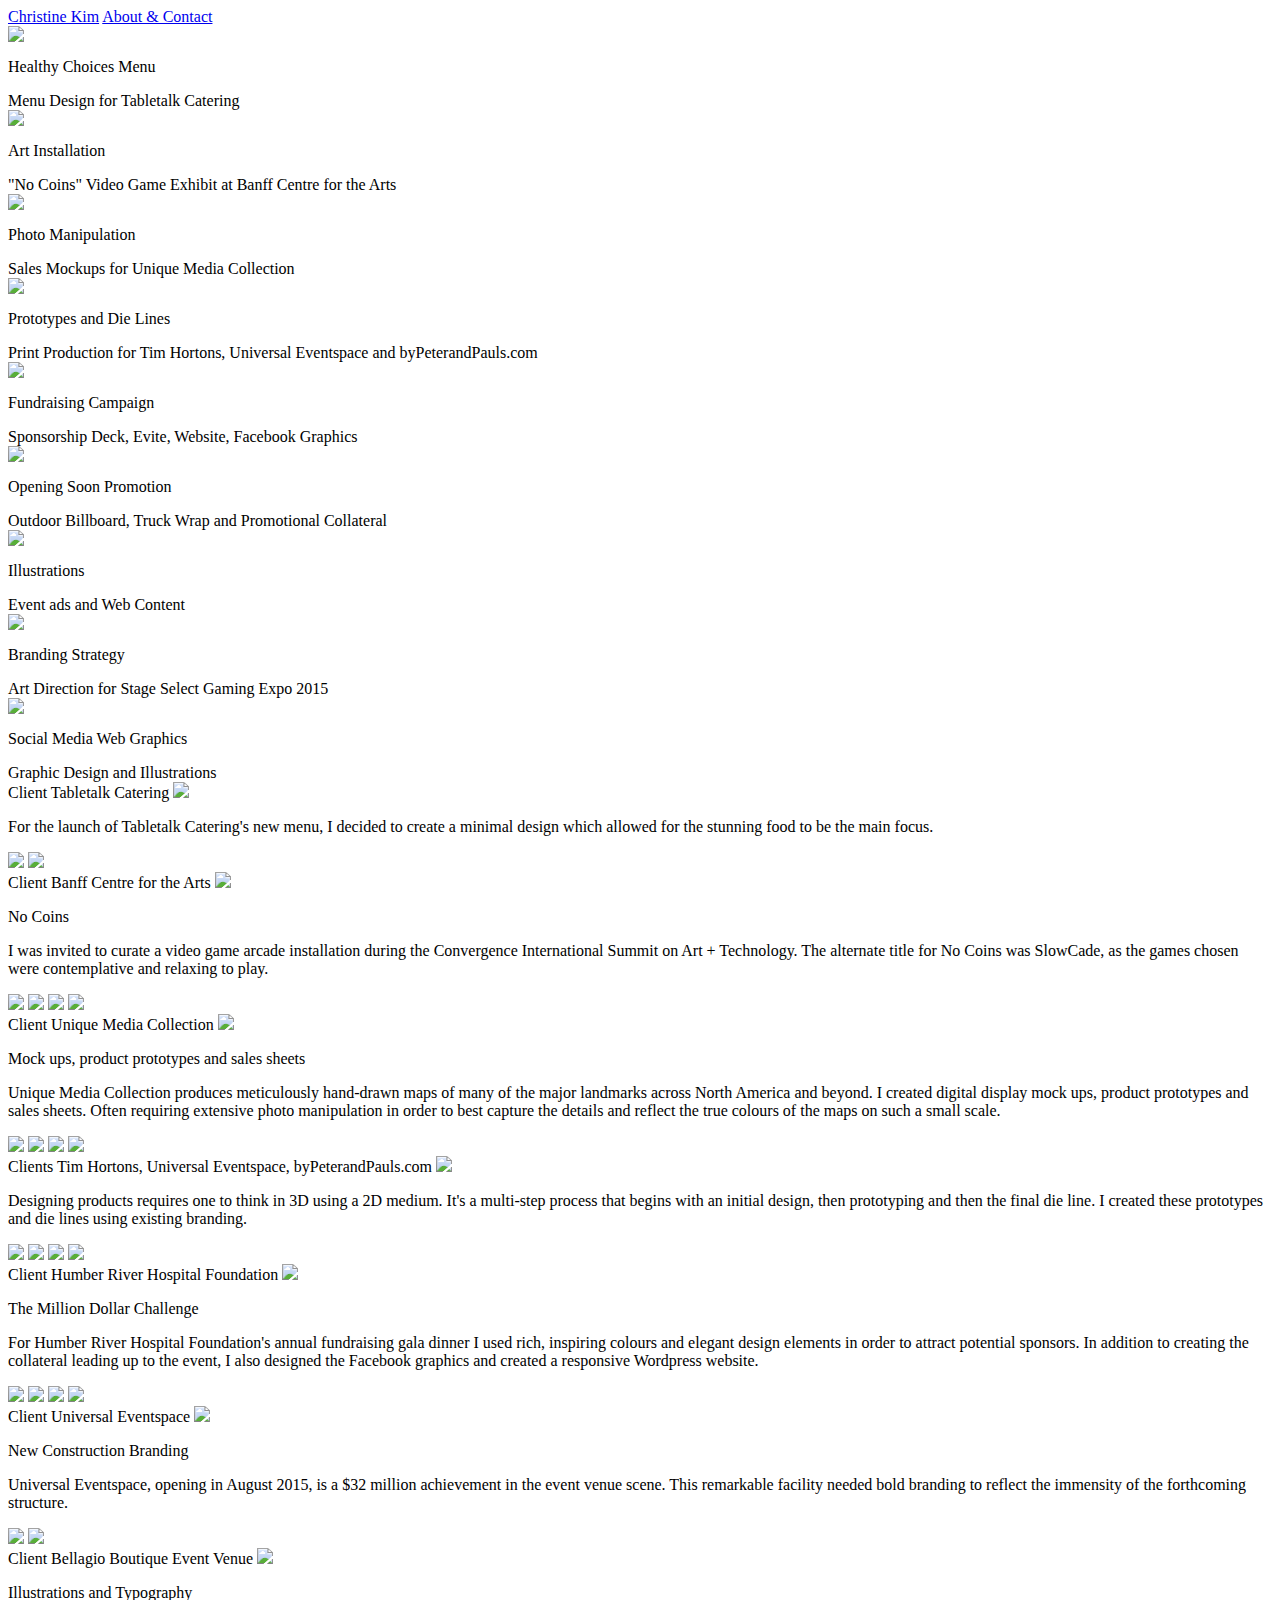
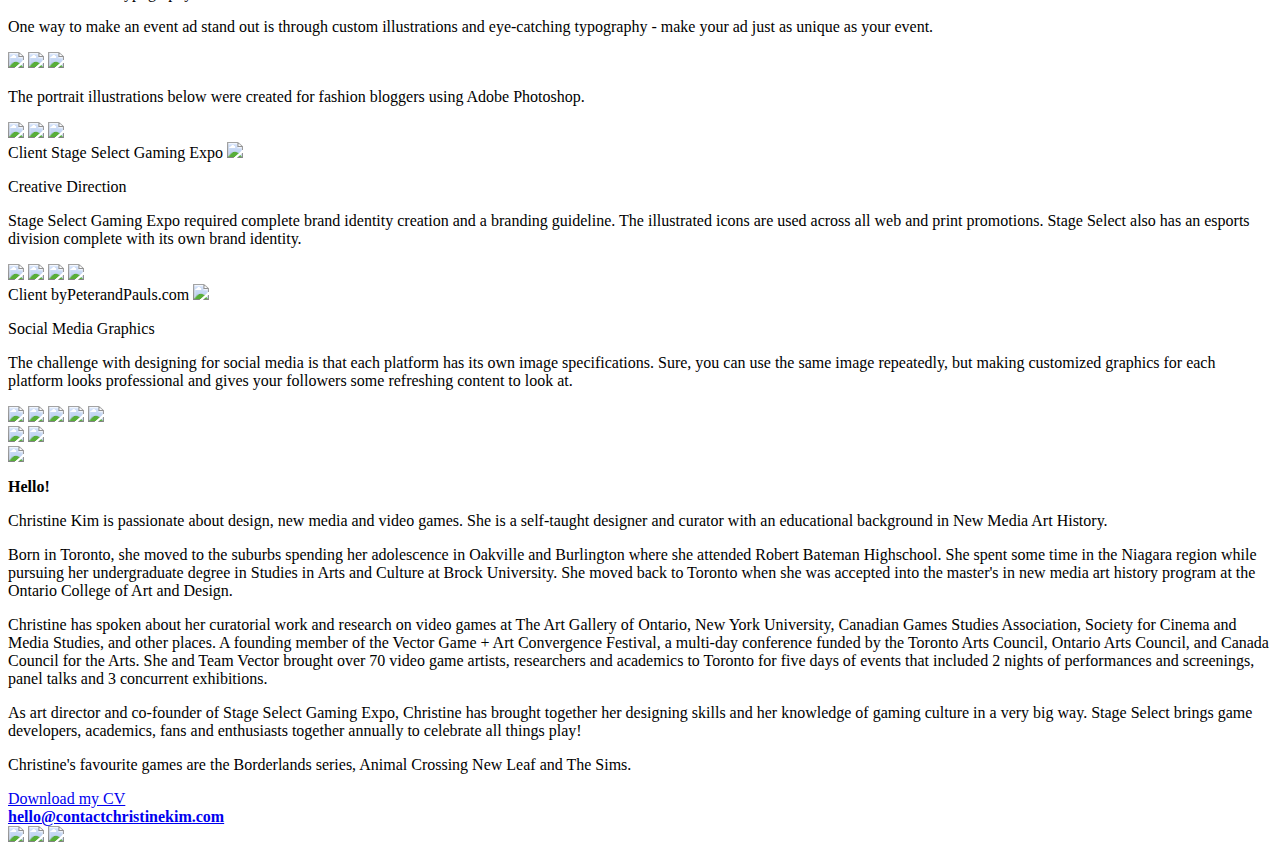
==== index.html @ 12118e92 ":)" ====
<html>
    <head>
        <title>Christine Kim</title>
        <meta charset="UTF-8">
        <script src="jquery.min.js"></script>
        <script src="imagesloaded.pkgd.min.js"></script>
        <script src="gridacord.js"></script>
        <script src="script.js"></script>
        <link rel="stylesheet" href="style.css"/>
        <link href='http://fonts.googleapis.com/css?family=Lato:400,300' rel='stylesheet' type='text/css'>
    </head>
    <body>
      <header>
        <div id="header_container">
          <a id="home" href="javascript:void(0)">Christine Kim</a>
          <a id="about_contact" href="javascript:void(0)">About & Contact</a>
        </div>
      </header>
      <div class="content">
        <div id="mygrid">
          <div class="item" data-spot-x="50" data-spot-y="50"><img src="images/1-healthy-menu/2-healthy-1.png"/>
            <div class="item_desc">
              <p>Healthy Choices Menu</p>
              <div class="dash"></div>
              <div class="detail">Menu Design for Tabletalk Catering</div>
            </div>
          </div>
          <div class="item" data-spot-x="90" data-spot-y="20"><img src="images/5-installations/1-pc.png"/>
            <div class="item_desc">
              <p>Art Installation</p>
              <div class="dash"></div>
              <div class="detail">"No Coins" Video Game Exhibit at Banff Centre for the Arts</div>
            </div>
        </div>
          <div class="item" data-spot-x="70" data-spot-y="60"><img src="images/3-mock-ups/2a-market.png"/>
            <div class="item_desc">
              <p>Photo Manipulation</p>
              <div class="dash"></div>
              <div class="detail">Sales Mockups for Unique Media Collection</div>
            </div>
          </div>

          <div class="item" data-spot-x="65" data-spot-y="50"><img src="images/4-documents/pnp-cup.png"/>
            <div class="item_desc">
              <p>Prototypes and Die Lines</p>
              <div class="dash"></div>
              <div class="detail">Print Production for Tim Hortons, Universal Eventspace and byPeterandPauls.com</div>
            </div>
          </div>
          <div class="item" data-spot-y="0" data-spot-y="51"><img src="images/10-HRH/6-HRH.png"/>
            <div class="item_desc">
              <p>Fundraising Campaign</p>
              <div class="dash"></div>
              <div class="detail">Sponsorship Deck, Evite, Website, Facebook Graphics</div>
            </div>
          </div>
          <div class="item" data-spot-x="20" data-spot-y="40"><img src="images/2-universal/6-truckscene.png"/>
            <div class="item_desc">
              <p>Opening Soon Promotion</p>
              <div class="dash"></div>
              <div class="detail">Outdoor Billboard, Truck Wrap and Promotional Collateral</div>
            </div>
          </div>


          <div class="item" data-spot-x="80" data-spot-y="0"><img src="images/8-print-ads/print.png"/>
            <div class="item_desc">
              <p>Illustrations</p>
              <div class="dash"></div>
              <div class="detail">Event ads and Web Content</div>
            </div>
          </div>
          <div class="item" data-spot-x="51" data-spot-y="20"><img src="images/7-branding/1-sgx-thumb.png"/>
            <div class="item_desc">
              <p>Branding Strategy</p>
              <div class="dash"></div>
              <div class="detail">Art Direction for Stage Select Gaming Expo 2015</div>
            </div>
          </div>
          <div class="item" data-spot-x="90" data-spot-y="20"><img src="images/6-social/1-Thumb.png"/>
            <div class="item_desc">
              <p>Social Media Web Graphics</p>
              <div class="dash"></div>
              <div class="detail">Graphic Design and Illustrations</div>
            </div>
          </div>
          
          
        </div>
      </div>
      
      <div id="projects" class="content">
        
        <div class="project">
          <span class="client">Client</span> <span class="client-name">Tabletalk Catering</span>
          <img src="images/1-healthy-menu/4-healthy.png"/>
          <div class="description">
            <p>
              For the launch of Tabletalk Catering's new menu, I decided to create a minimal design which allowed for the stunning food to be the main focus.
            </p>
          </div>
          <img src="images/1-healthy-menu/3-healthy.png"/>
          <img src="images/1-healthy-menu/5-healthy.png"/>
        </div>
        
        <div class="project">
          <span class="client">Client</span> <span class="client-name">Banff Centre for the Arts</span>
          <img src="images/5-installations/1-pc.png"/>
          <div class="description">
            <p>No Coins</p>
            <p>
              I was invited to curate a video game arcade installation during the Convergence International Summit on Art + Technology. The alternate title for No Coins was SlowCade, as the games chosen were contemplative and relaxing to play.
            </p>
          </div>
          <img src="images/5-installations/3.png"/>
          <img src="images/5-installations/2.png"/>
          <img src="images/5-installations/4.png"/>
          <img src="images/5-installations/5.png"/>
        </div>
        
        <div class="project">
          <span class="client">Client</span> <span class="client-name">Unique Media Collection</span>
          <img src="images/3-mock-ups/2A-Market.png"/>
          <div class="description">
            <p>Mock ups, product prototypes and sales sheets</p>
            <p>
              Unique Media Collection produces meticulously hand-drawn maps of many of the major landmarks across North America and beyond.  I created digital display mock ups, product prototypes and sales sheets. Often requiring extensive photo manipulation in order to best capture the details and reflect the true colours of the maps on such a small scale.
            </p>
          </div>
          <img src="images/3-mock-ups/2B-Market.png"/>
          <img src="images/4-documents/Sell-Sheets.png"/>
          <img src="images/3-mock-ups/3A-Market.png"/>
          <img src="images/3-mock-ups/3B-Market.png"/>
        </div>
        
        <div class="project">
          <span class="client">Clients</span> <span class="client-name">Tim Hortons, Universal Eventspace, byPeterandPauls.com</span>
          <img src="images/4-documents/pnp-cup.png"/>
          <div class="description">
            <p>
              Designing products requires one to think in 3D using a 2D medium. It's a multi-step process that begins with an initial design, then prototyping and then the final die line. I created these prototypes and die lines using existing branding.
            </p>
          </div>
          <img src="images/3-mock-ups/tim.png"/>
          <img src="images/3-mock-ups/tim3.png"/>
          <img src="images/3-mock-ups/4-paper-block.png"/>
          <img src="images/4-documents/App.png"/>
        </div>
        
        <div class="project">
          <span class="client">Client</span> <span class="client-name">Humber River Hospital Foundation</span>
          <img src="images/10-HRH/4-HRH.png"/>
          <div class="description">
            <p>The Million Dollar Challenge</p>
            <p>
              For Humber River Hospital Foundation's annual fundraising gala dinner I used rich, inspiring colours and elegant design elements in order to attract potential sponsors. In addition to creating the collateral leading up to the event, I also designed the Facebook graphics and created a responsive Wordpress website.
            </p>
          </div>
          <img src="images/10-HRH/5-HRH.png"/>
          <img src="images/10-HRH/2-HRH.png"/>
          <img src="images/10-HRH/1-THUMB-HRH.png"/>
          <img src="images/10-HRH/3-HRH.png"/>
        </div>
        
        <div class="project">
          <span class="client">Client</span> <span class="client-name">Universal Eventspace</span>
          <img src="images/2-universal/3-truck.png"/>
          <div class="description">
            <p>New Construction Branding</p>
            <p>
              Universal Eventspace, opening in August 2015, is a $32 million achievement in the event venue scene. This remarkable facility needed bold branding to reflect the immensity of the forthcoming structure. 
            </p>
          </div>
          <img src="images/2-universal/2a-magazine.png"/>
          <img src="images/2-universal/4-billboard.png"/>
        </div>
        
        <div class="project">
          <span class="client">Client</span> <span class="client-name">Bellagio Boutique Event Venue</span>
          <img src="images/8-print-ads/bell.png"/>
          <div class="description">
            <p>Illustrations and Typography</p>
            <p>
              One way to make an event ad stand out is through custom illustrations and eye-catching typography - make your ad just as unique as your event. 
            </p>
          </div>
          <img src="images/8-print-ads/print.png"/>
          <img src="images/8-print-ads/world.png"/>
          <img src="images/8-print-ads/half-page.png"/>
          <p>
            The portrait illustrations below were created for fashion bloggers using Adobe Photoshop.
          </p>
          <img src="images/9-illustrations/2.png"/>
          <img src="images/9-illustrations/3.png"/>
          <img src="images/9-illustrations/4.png"/>

        </div>
        
        <div class="project">
          <span class="client">Client</span> <span class="client-name">Stage Select Gaming Expo</span>
          <img src="images/7-branding/1-tile.png"/>
          <div class="description">
            <p>Creative Direction</p>
            <p>
              Stage Select Gaming Expo required complete brand identity creation and a branding guideline. The illustrated icons are used across all web and print promotions. Stage Select also has an esports division complete with its own brand identity.
            </p>
          </div>
          <img src="images/7-branding/1-sgx-thumb.png"/>
          <img src="images/7-branding/3-sgx.gif"/>
          <img src="images/7-branding/esports.jpg">
          <img src="images/7-branding/esports-2.jpg">
        </div>
        
        <div class="project">
          <span class="client">Client</span> <span class="client-name">byPeterandPauls.com</span>
          <img src="images/6-social/1-thumb.png"/>
          <div class="description">
            <p>Social Media Graphics</p>
            <p>
              The challenge with designing for social media is that each platform has its own image specifications. Sure, you can use the same image repeatedly, but making customized graphics for each platform looks professional and gives your followers some refreshing content to look at.
            </p>
          </div>
          <img src="images/6-social/5-social.png"/>
          <img src="images/6-social/6-social.png"/>
          <img src="images/6-social/2-social.png"/>
          <img src="images/6-social/3-social.png"/>
          <img src="images/6-social/4-social.png"/>
        </div>        
        
        
        <div id="control">
          <a id="left" href="javascript:void(0)"><img src="images/icons/leftarrow.png"/></a>
          <a id="right" href="javascript:void(0)"><img src="images/icons/rightarrow.png"/></a>
        </div>
      </div>
    
      <div id="about" class="content">
        <div id="about-picture">
          <img src="images/about/about.jpg"/>
        </div>
        <div id="about-info" >
          <strong><p>Hello!</p></strong>
          <p>
            Christine Kim is passionate about design, new media and video games. She is a self-taught designer and curator with an educational background in New Media Art History.
          </p>
          <p>
            Born in Toronto, she moved to the suburbs spending her adolescence in Oakville and Burlington where she attended Robert Bateman Highschool. She spent some time in the Niagara region while pursuing her undergraduate degree in Studies in Arts and Culture at Brock University. She moved back to Toronto when she was accepted into the master's in new media art history program at the Ontario College of Art and Design.
          </p>
          <p>
            Christine has spoken about her curatorial work and research on video games at The Art Gallery of Ontario, New York University, Canadian Games Studies Association, Society for Cinema and Media Studies, and other places. A founding member of the Vector Game + Art Convergence Festival, a multi-day conference funded by the Toronto Arts Council, Ontario Arts Council, and Canada Council for the Arts. She and Team Vector brought over 70 video game artists, researchers and academics to Toronto for five days of events that included 2 nights of performances and screenings, panel talks and 3 concurrent exhibitions. 
          </p>
          <p>
            As art director and co-founder of Stage Select Gaming Expo, Christine has brought together her designing skills and her knowledge of gaming culture in a very big way. Stage Select brings game developers, academics, fans and enthusiasts together annually to celebrate all things play!
          </p>
          <p>
            Christine's favourite games are the Borderlands series, Animal Crossing New Leaf and The Sims.
          </p>


          <a href="javascript:void(0)">Download my CV</a>
        </div>
        <div id="email">
          <strong><a href="mailto:hello@contactchristinekim.com">hello@contactchristinekim.com</a></strong>
        </div>
        <div id="social">
          <a href="#"><img src="images/icons/Instagram2.png"/></a>
          <a href="#"><img src="images/icons/LinkedIn2.png"/></a>
          <a href="#"><img src="images/icons/Tumblr2.png"/></a>
        </div>
      </div>
    </body>
</html>
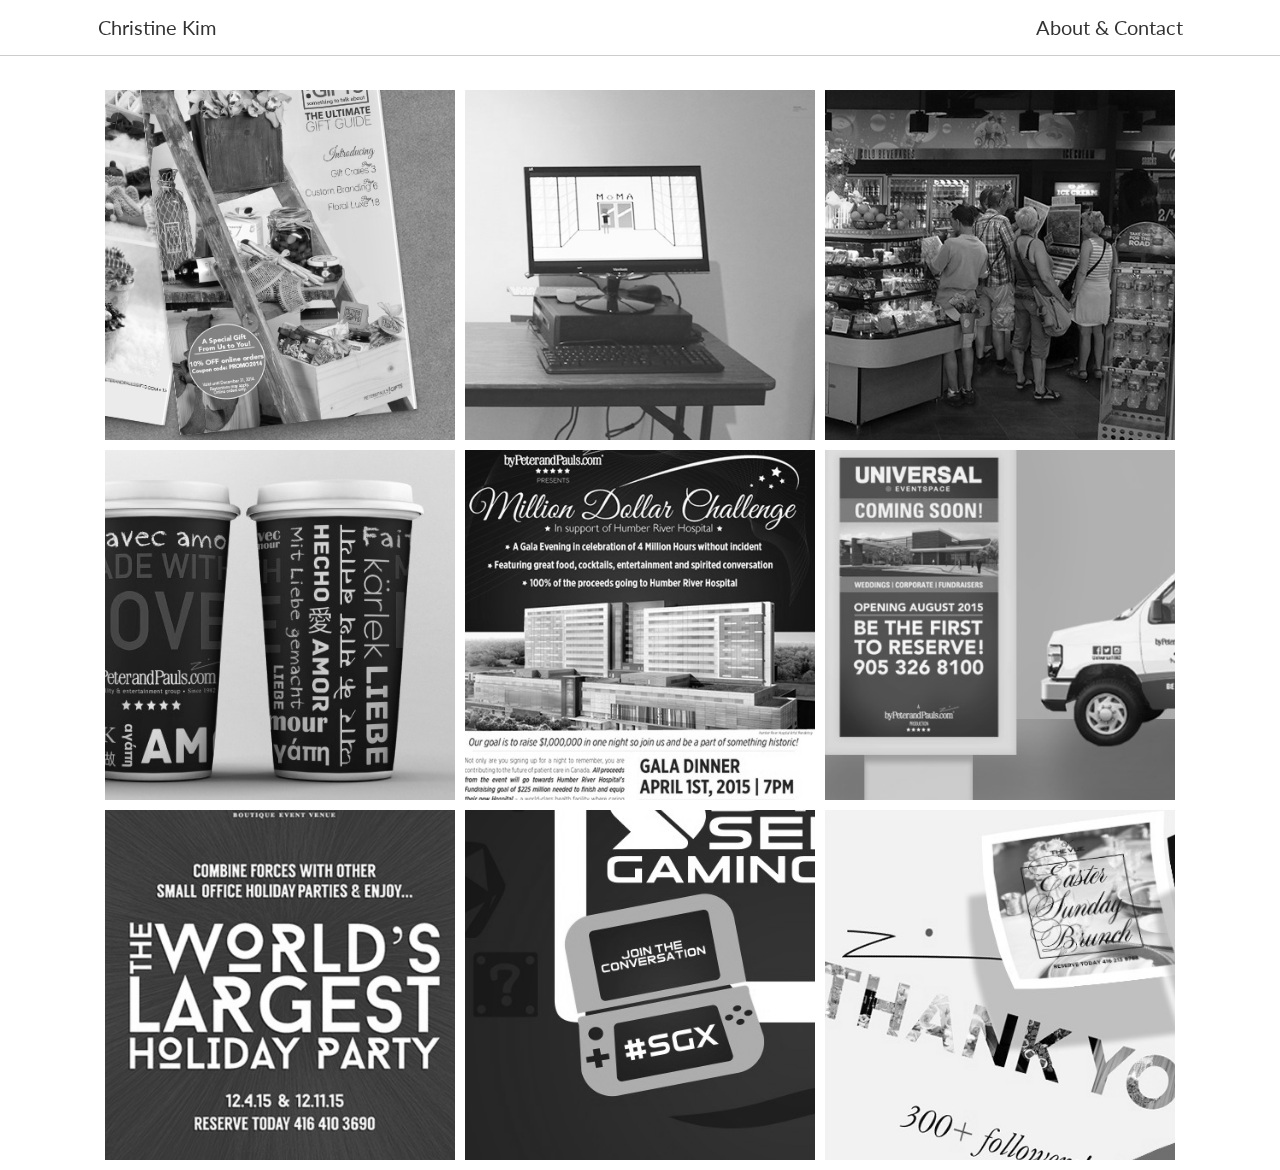
==== commit 022fb648: "version 2" ====
--- a/index.html
+++ b/index.html
@@ -1,3 +1,4 @@
+<!DOCTYPE html>
 <html>
     <head>
         <title>Christine Kim</title>
@@ -16,23 +17,23 @@
           <a id="about_contact" href="javascript:void(0)">About & Contact</a>
         </div>
       </header>
-      <div class="content">
+      <div id="main" class="content">
         <div id="mygrid">
-          <div class="item" data-spot-x="50" data-spot-y="50"><img src="images/1-healthy-menu/2-healthy-1.png"/>
-            <div class="item_desc">
-              <p>Healthy Choices Menu</p>
-              <div class="dash"></div>
-              <div class="detail">Menu Design for Tabletalk Catering</div>
-            </div>
-          </div>
-          <div class="item" data-spot-x="90" data-spot-y="20"><img src="images/5-installations/1-pc.png"/>
+          <div class="item" data-spot-x="80" data-spot-y="60"><img src="images/8-print-ads/catalogue.jpg"/>
+            <div class="item_desc">
+              <p>Print Catalogues</p>
+              <div class="dash"></div>
+              <div class="detail">Layout Design, Product Photography and Printing Finishes</div>
+            </div>
+          </div>
+          <div class="item" data-spot-x="90" data-spot-y="20"><img src="images/5-installations/1-pc.jpg"/>
             <div class="item_desc">
               <p>Art Installation</p>
               <div class="dash"></div>
               <div class="detail">"No Coins" Video Game Exhibit at Banff Centre for the Arts</div>
             </div>
         </div>
-          <div class="item" data-spot-x="70" data-spot-y="60"><img src="images/3-mock-ups/2a-market.png"/>
+          <div class="item" data-spot-x="70" data-spot-y="60"><img src="images/3-mock-ups/2a-market.jpg"/>
             <div class="item_desc">
               <p>Photo Manipulation</p>
               <div class="dash"></div>
@@ -40,21 +41,21 @@
             </div>
           </div>
 
-          <div class="item" data-spot-x="65" data-spot-y="50"><img src="images/4-documents/pnp-cup.png"/>
+          <div class="item" data-spot-x="65" data-spot-y="50"><img src="images/4-documents/pnp-cup.jpg"/>
             <div class="item_desc">
               <p>Prototypes and Die Lines</p>
               <div class="dash"></div>
               <div class="detail">Print Production for Tim Hortons, Universal Eventspace and byPeterandPauls.com</div>
             </div>
           </div>
-          <div class="item" data-spot-y="0" data-spot-y="51"><img src="images/10-HRH/6-HRH.png"/>
+          <div class="item" data-spot-x="50" data-spot-y="40"><img src="images/10-HRH/6-HRH.jpg"/>
             <div class="item_desc">
               <p>Fundraising Campaign</p>
               <div class="dash"></div>
               <div class="detail">Sponsorship Deck, Evite, Website, Facebook Graphics</div>
             </div>
           </div>
-          <div class="item" data-spot-x="20" data-spot-y="40"><img src="images/2-universal/6-truckscene.png"/>
+          <div class="item" data-spot-x="30" data-spot-y="40"><img src="images/2-universal/6-truckscene.jpg"/>
             <div class="item_desc">
               <p>Opening Soon Promotion</p>
               <div class="dash"></div>
@@ -63,21 +64,21 @@
           </div>
 
 
-          <div class="item" data-spot-x="80" data-spot-y="0"><img src="images/8-print-ads/print.png"/>
+          <div class="item" data-spot-x="75" data-spot-y="40"><img src="images/8-print-ads/print.jpg"/>
             <div class="item_desc">
               <p>Illustrations</p>
               <div class="dash"></div>
               <div class="detail">Event ads and Web Content</div>
             </div>
           </div>
-          <div class="item" data-spot-x="51" data-spot-y="20"><img src="images/7-branding/1-sgx-thumb.png"/>
+          <div class="item" data-spot-x="30" data-spot-y="75"><img src="images/7-branding/1-sgx-thumb.jpg"/>
             <div class="item_desc">
               <p>Branding Strategy</p>
               <div class="dash"></div>
               <div class="detail">Art Direction for Stage Select Gaming Expo 2015</div>
             </div>
           </div>
-          <div class="item" data-spot-x="90" data-spot-y="20"><img src="images/6-social/1-Thumb.png"/>
+          <div class="item" data-spot-x="25" data-spot-y="20"><img src="images/6-social/1-Thumb.jpg"/>
             <div class="item_desc">
               <p>Social Media Web Graphics</p>
               <div class="dash"></div>
@@ -92,120 +93,111 @@
       <div id="projects" class="content">
         
         <div class="project">
-          <span class="client">Client</span> <span class="client-name">Tabletalk Catering</span>
-          <img src="images/1-healthy-menu/4-healthy.png"/>
-          <div class="description">
-            <p>
-              For the launch of Tabletalk Catering's new menu, I decided to create a minimal design which allowed for the stunning food to be the main focus.
-            </p>
-          </div>
-          <img src="images/1-healthy-menu/3-healthy.png"/>
-          <img src="images/1-healthy-menu/5-healthy.png"/>
+          <span class="client">Clients</span> <span class="client-name">Peter and Paul's Gifts | byPeterandPauls.com</span>
+          <div class="description">
+            <p>Print Catalogues</p>
+            <p>
+              Designing for print requires attention to many minor details, to achieve the best results before production. Shooting products, layout design and choosing printing finishes are in my wheelhouse. 
+            </p>
+          </div>
+          <img src="images/8-print-ads/1-Bridal.gif"/>
+          <img src="images/8-print-ads/cover.jpg"/>
+          <img src="images/8-print-ads/back.jpg"/>
+          <img src="images/8-print-ads/magazine-book-mockup.jpg"/>
         </div>
         
         <div class="project">
           <span class="client">Client</span> <span class="client-name">Banff Centre for the Arts</span>
-          <img src="images/5-installations/1-pc.png"/>
-          <div class="description">
-            <p>No Coins</p>
-            <p>
-              I was invited to curate a video game arcade installation during the Convergence International Summit on Art + Technology. The alternate title for No Coins was SlowCade, as the games chosen were contemplative and relaxing to play.
-            </p>
-          </div>
-          <img src="images/5-installations/3.png"/>
-          <img src="images/5-installations/2.png"/>
-          <img src="images/5-installations/4.png"/>
-          <img src="images/5-installations/5.png"/>
+           <div class="description">
+           <p>No Coins</p>
+          <p>
+            I was invited to curate a video game arcade installation during the Convergence International Summit on Art + Technology. The alternate title for No Coins was SlowCade, as the games chosen were contemplative and relaxing to play.
+            </p>
+          <iframe width="936" height="526.5" src="https://www.youtube.com/embed/3Se43te3z5M" frameborder="0" allowfullscreen></iframe></div>
+          <img src="images/5-installations/4.jpg"/>
+          <img src="images/5-installations/2.jpg"/>
+          <img src="images/5-installations/5.jpg"/>
+          <img src="images/5-installations/3.jpg"/>
         </div>
         
         <div class="project">
           <span class="client">Client</span> <span class="client-name">Unique Media Collection</span>
-          <img src="images/3-mock-ups/2A-Market.png"/>
-          <div class="description">
+           <div class="description">
             <p>Mock ups, product prototypes and sales sheets</p>
             <p>
-              Unique Media Collection produces meticulously hand-drawn maps of many of the major landmarks across North America and beyond.  I created digital display mock ups, product prototypes and sales sheets. Often requiring extensive photo manipulation in order to best capture the details and reflect the true colours of the maps on such a small scale.
-            </p>
-          </div>
-          <img src="images/3-mock-ups/2B-Market.png"/>
-          <img src="images/4-documents/Sell-Sheets.png"/>
-          <img src="images/3-mock-ups/3A-Market.png"/>
-          <img src="images/3-mock-ups/3B-Market.png"/>
-        </div>
-        
-        <div class="project">
-          <span class="client">Clients</span> <span class="client-name">Tim Hortons, Universal Eventspace, byPeterandPauls.com</span>
-          <img src="images/4-documents/pnp-cup.png"/>
-          <div class="description">
+              Unique Media Collection produces meticulously hand-drawn maps of many of the major landmarks across North America and beyond.  I created display mock ups, product prototypes and sales sheets. Often requiring extensive photo manipulation in order to best reflect the map's true colours on a small scale.
+            </p>
+          <img src="images/3-mock-ups/2a-market.jpg"/>
+          </div>
+          <img src="images/4-documents/sell-sheets.jpg"/>
+          <img src="images/3-mock-ups/3a-market.jpg"/>
+        </div>
+        
+        <div class="project">
+          <span class="client">Clients</span> <span class="client-name">byPeterandPauls.com | Tim Hortons | Universal Eventspace</span>
+              <div class="description">
+            <p>Prototypes and Die Lines</p>
             <p>
               Designing products requires one to think in 3D using a 2D medium. It's a multi-step process that begins with an initial design, then prototyping and then the final die line. I created these prototypes and die lines using existing branding.
             </p>
-          </div>
-          <img src="images/3-mock-ups/tim.png"/>
-          <img src="images/3-mock-ups/tim3.png"/>
-          <img src="images/3-mock-ups/4-paper-block.png"/>
-          <img src="images/4-documents/App.png"/>
+          <img src="images/4-documents/pnp-cup.jpg"/>
+          </div>
+          <img src="images/3-mock-ups/tim.jpg"/>
+          <img src="images/3-mock-ups/tim3.jpg"/>
+          <img src="images/3-mock-ups/4-paper-block.jpg"/>
         </div>
         
         <div class="project">
           <span class="client">Client</span> <span class="client-name">Humber River Hospital Foundation</span>
-          <img src="images/10-HRH/4-HRH.png"/>
           <div class="description">
             <p>The Million Dollar Challenge</p>
             <p>
               For Humber River Hospital Foundation's annual fundraising gala dinner I used rich, inspiring colours and elegant design elements in order to attract potential sponsors. In addition to creating the collateral leading up to the event, I also designed the Facebook graphics and created a responsive Wordpress website.
             </p>
-          </div>
-          <img src="images/10-HRH/5-HRH.png"/>
-          <img src="images/10-HRH/2-HRH.png"/>
-          <img src="images/10-HRH/1-THUMB-HRH.png"/>
-          <img src="images/10-HRH/3-HRH.png"/>
+            <img src="images/10-HRH/5-HRH.jpg"/>
+          </div>
+          <img src="images/10-HRH/1-THUMB-HRH.jpg"/>
+          <img src="images/10-HRH/4-Hrh.jpg"/>
+          <img src="images/10-HRH/3-HRH.jpg"/>
         </div>
         
         <div class="project">
           <span class="client">Client</span> <span class="client-name">Universal Eventspace</span>
-          <img src="images/2-universal/3-truck.png"/>
           <div class="description">
             <p>New Construction Branding</p>
             <p>
               Universal Eventspace, opening in August 2015, is a $32 million achievement in the event venue scene. This remarkable facility needed bold branding to reflect the immensity of the forthcoming structure. 
             </p>
-          </div>
-          <img src="images/2-universal/2a-magazine.png"/>
-          <img src="images/2-universal/4-billboard.png"/>
+          <img src="images/2-universal/3-truck.jpg"/>
+          </div>
+          <img src="images/2-universal/2a-magazine.jpg"/>
+          <img src="images/2-universal/4-billboard.jpg"/>
         </div>
         
         <div class="project">
           <span class="client">Client</span> <span class="client-name">Bellagio Boutique Event Venue</span>
-          <img src="images/8-print-ads/bell.png"/>
           <div class="description">
             <p>Illustrations and Typography</p>
             <p>
-              One way to make an event ad stand out is through custom illustrations and eye-catching typography - make your ad just as unique as your event. 
-            </p>
-          </div>
-          <img src="images/8-print-ads/print.png"/>
-          <img src="images/8-print-ads/world.png"/>
-          <img src="images/8-print-ads/half-page.png"/>
-          <p>
-            The portrait illustrations below were created for fashion bloggers using Adobe Photoshop.
-          </p>
-          <img src="images/9-illustrations/2.png"/>
-          <img src="images/9-illustrations/3.png"/>
-          <img src="images/9-illustrations/4.png"/>
+              Make an event ad stand out with original illustrations and eye-catching typography, I can make a unique ad that reflects your event!
+            </p>
+          <img src="images/8-print-ads/bell.jpg"/>
+          </div>
+          <img src="images/8-print-ads/print.jpg"/>
+          <img src="images/8-print-ads/world.jpg"/>
+          <img src="images/7-branding/1-tile.jpg"/>
 
         </div>
         
         <div class="project">
           <span class="client">Client</span> <span class="client-name">Stage Select Gaming Expo</span>
-          <img src="images/7-branding/1-tile.png"/>
           <div class="description">
             <p>Creative Direction</p>
             <p>
-              Stage Select Gaming Expo required complete brand identity creation and a branding guideline. The illustrated icons are used across all web and print promotions. Stage Select also has an esports division complete with its own brand identity.
-            </p>
-          </div>
-          <img src="images/7-branding/1-sgx-thumb.png"/>
+              I created the brand identity for Stage Select Gaming Expo and implemented branding guidelines and templates for future use. For the E-sports division, I made a seperate identity with elements that stay true to the original branding.
+            </p>
+          <img src="images/7-branding/1-sgx-thumb.jpg"/>
+          </div>
           <img src="images/7-branding/3-sgx.gif"/>
           <img src="images/7-branding/esports.jpg">
           <img src="images/7-branding/esports-2.jpg">
@@ -213,19 +205,69 @@
         
         <div class="project">
           <span class="client">Client</span> <span class="client-name">byPeterandPauls.com</span>
-          <img src="images/6-social/1-thumb.png"/>
-          <div class="description">
+           <div class="description">
             <p>Social Media Graphics</p>
-            <p>
-              The challenge with designing for social media is that each platform has its own image specifications. Sure, you can use the same image repeatedly, but making customized graphics for each platform looks professional and gives your followers some refreshing content to look at.
-            </p>
-          </div>
-          <img src="images/6-social/5-social.png"/>
-          <img src="images/6-social/6-social.png"/>
-          <img src="images/6-social/2-social.png"/>
-          <img src="images/6-social/3-social.png"/>
-          <img src="images/6-social/4-social.png"/>
+            <p>Each social media platform deserves its own bespoke graphics. Keep your followers engaged with attractive images and deliver your message!
+            </p>
+          </div>
+          <img src="images/6-social/5-social.jpg"/>
+          <img src="images/6-social/6-social.jpg"/>
+          <img src="images/6-social/2-social.jpg"/>
+          <img src="images/6-social/4-social.jpg"/>
+          <img src="images/6-social/3-social.jpg"/>
+        </div>  
+        
+        
+        
+        
+        <div id="about" class="content project">
+          <div id="about-left">
+            <div id="title"><p></p></div>
+            <div id="about-picture">
+              <img src="images/about/xtine.png"/>
+              <p><b>Hello, I'm Christine. Nice to meet you!</b>
+              <br> We can work together to make striking, responsive Wordpress websites, stunning graphics, original illustrations and memorable marketing collateral. Contact me with your project details and you'll be one step closer to finishing the job.<br>
+              </p>
+              <div></div>
+            </div>
+
+            <div id="about-info" >
+              <p>Christine Kim is passionate about design, video games and event production. With a background in new media art history, she is a curator and self-taught designer.</p>
+              <p>Christine grew up in the suburbs, attended Robert Bateman Highschool and graduated with a distinction from the Halton Skills competition in graphic design. The next four years were spent in Niagara where she completed her undergraduate degree in Studies in Arts and Culture from Brock University. Toronto is where she calls home since completing her master's degree at the Ontario College of Art and Design.</p>
+              <p>Christine has spoken about her curatorial work and research on the art of video games at The Art Gallery of Ontario, New York University, Canadian Games Studies Association, Society for Cinema and Media Studies, and other places. A founding member of the Vector Game + Art Convergence Festival, a multi-day conference funded by the Toronto Arts Council, Ontario Arts Council, and Canada Council for the Arts. She and Team Vector brought over 70 video game artists, researchers and academics to Toronto for five days of events that included 2 nights of performances and screenings, panel talks and 3 concurrent exhibitions. </p>
+              <p>As art director and co-founder of Stage Select Gaming Expo, Christine has brought together her designing skills and knowledge of gaming culture in a very big way. Stage Select brings game developers, academics, fans and enthusiasts together annually to celebrate all things play!</p>
+              <p>Christine's favourite games are the Borderlands series, Animal Crossing New Leaf and The Sims.</p>
+            </div>       
+          </div>
+
+          <div id="about-right">
+            <div id="contact" class="right-banner">
+              <img src="images/about/Contact.gif"/>
+              <a href="mailto:hi@hellochristinekim.com">hi@hellochristinekim.com</a>
+            </div>
+
+            <div id="web-design" class="right-banner">
+              <img src="images/about/Web.jpg"/>
+                <a href="http://www.themilliondollarchallenge.ca" target="_blank">Million Dollar Challenge</a> / <a href="http://www.vectorfestival.org" target="_blank">Vector Festival</a> / <a href="http://www.anight2remember.ca" target="_blank">
+                A Night to Remember</a>
+            </div>
+
+            <div id="play-bitmap" class="right-banner">
+              <img src="images/about/bitmap.jpg"/>
+              <p>Made in Game Maker, you can
+                <a href="https://www.dropbox.com/s/w4m5lc4hvzn1n9f/SNAKE_GAME_7.exe" target="_blank">play it for free!</a></p>
+            </div>      
+
+            <div id="social" class="right-banner">
+              <img src="images/about/social.jpg"/>
+              <a href="http://instagram.com/kimxtine" target="_blank">Instagram</a> / 
+              <a href="http://ca.linkedin.com/pub/christine-kim/33/aa/625" target="_blank">LinkedIn</a> / 
+              <a href="http://kim-xtine.tumblr.com/" target="_blank">Tumblr</a>            
+            </div>
+         
+          </div>
         </div>        
+        
         
         
         <div id="control">
@@ -234,39 +276,5 @@
         </div>
       </div>
     
-      <div id="about" class="content">
-        <div id="about-picture">
-          <img src="images/about/about.jpg"/>
-        </div>
-        <div id="about-info" >
-          <strong><p>Hello!</p></strong>
-          <p>
-            Christine Kim is passionate about design, new media and video games. She is a self-taught designer and curator with an educational background in New Media Art History.
-          </p>
-          <p>
-            Born in Toronto, she moved to the suburbs spending her adolescence in Oakville and Burlington where she attended Robert Bateman Highschool. She spent some time in the Niagara region while pursuing her undergraduate degree in Studies in Arts and Culture at Brock University. She moved back to Toronto when she was accepted into the master's in new media art history program at the Ontario College of Art and Design.
-          </p>
-          <p>
-            Christine has spoken about her curatorial work and research on video games at The Art Gallery of Ontario, New York University, Canadian Games Studies Association, Society for Cinema and Media Studies, and other places. A founding member of the Vector Game + Art Convergence Festival, a multi-day conference funded by the Toronto Arts Council, Ontario Arts Council, and Canada Council for the Arts. She and Team Vector brought over 70 video game artists, researchers and academics to Toronto for five days of events that included 2 nights of performances and screenings, panel talks and 3 concurrent exhibitions. 
-          </p>
-          <p>
-            As art director and co-founder of Stage Select Gaming Expo, Christine has brought together her designing skills and her knowledge of gaming culture in a very big way. Stage Select brings game developers, academics, fans and enthusiasts together annually to celebrate all things play!
-          </p>
-          <p>
-            Christine's favourite games are the Borderlands series, Animal Crossing New Leaf and The Sims.
-          </p>
-
-
-          <a href="javascript:void(0)">Download my CV</a>
-        </div>
-        <div id="email">
-          <strong><a href="mailto:hello@contactchristinekim.com">hello@contactchristinekim.com</a></strong>
-        </div>
-        <div id="social">
-          <a href="#"><img src="images/icons/Instagram2.png"/></a>
-          <a href="#"><img src="images/icons/LinkedIn2.png"/></a>
-          <a href="#"><img src="images/icons/Tumblr2.png"/></a>
-        </div>
-      </div>
     </body>
 </html>
--- a/style.css
+++ b/style.css
@@ -0,0 +1,242 @@
+body{
+    margin: 0 auto;
+    text-align: center;
+    font-family: 'Lato', sans-serif;
+}
+
+header{
+    width: 100%;
+    height: 55px;
+    position: fixed;
+    margin: 0;
+    top: 0;
+    z-index: 1;
+    line-height: 35px;
+    border-bottom: 1px solid rgba(0,0,0,0.2);
+    text-align: center;
+    background-color: rgba(255,255,255,0.9);
+}
+
+a:hover{
+    color: #e84c8d !important;
+    transition: color 0.5s ease-in-out;
+}
+
+a{
+    transition: color 0.5s ease-in-out;
+}
+
+header #header_container{
+    opacity: .8;    
+    width: 1085px;
+    height: 55px;
+    text-align: left;
+    display: inline-block;
+    vertical-align: top;
+    padding-top: 10px;
+}
+
+header #header_container a{
+    color: black;
+    text-decoration: none;
+    font-size: 20px;
+}
+
+header #header_container #about_contact{
+    float:right;
+}
+
+.content{
+    text-align: center;
+    margin-top: 80px;
+}
+
+.content #mygrid{
+    margin: 0 auto;
+}
+
+.content #mygrid .item{
+    cursor: pointer;    
+}
+
+.content #mygrid .item_desc{
+    position: relative; 
+    background-color: white;
+    opacity: 0.9;
+    color: black; 
+    text-align: center; 
+    display: none;
+    font-weight: 300;
+}
+
+.content #mygrid .item_desc p{
+    font-size: 40px;
+    letter-spacing: 2px;
+    margin: 10px auto 10px auto;
+}
+
+.content #mygrid .item_desc .detail{
+    margin: 14px auto 10px auto;
+}
+
+.content #mygrid .item_desc .dash{
+    width: 35px;
+    border-bottom: 4px solid black;
+    margin: 0 auto;
+}
+
+.item img{
+
+    transition: filter 2s ease-in-out;
+    -webkit-transition:-webkit-filter 2s ease-in-out;  
+
+    width: 800px;
+    -webkit-filter: grayscale(100%); 
+    filter: grayscale(100%);
+}
+
+.item:hover > img{
+    transition: filter 2s ease-in-out;
+    -webkit-transition:-webkit-filter 2s ease-in-out;  
+
+    -webkit-filter: grayscale(0%); 
+    filter: grayscale(0%);    
+}
+
+#projects{
+    text-align: left;
+    display: none;
+    width: 100%;
+    min-height: 1085px;
+    position: absolute;
+    top: 0; left: 0; right: 0; bottom: 0;
+    background: white;
+}
+
+#projects .project{
+    display: none;
+    width: 925px;
+    margin: 0 auto;
+}
+
+#projects .project .client{
+    display: inline-block;
+    margin: 10px auto;
+    font-weight: bold;
+}
+
+#projects .project .client-name{
+    margin-left: 5px;
+}
+
+#projects .project img{
+    margin: 5px;
+}
+
+#projects .project .description{
+    width: 925px;
+    float: left;
+    font-size: 36px;
+    font-weight: 300;
+}
+
+#projects #control #left, #right{
+    position: fixed;
+    top: 40%;
+    -webkit-transition: all 0.2s ease-in-out;
+    -moz-transition: all 0.2s ease-in-out;
+    -o-transition: all 0.2s ease-in-out;
+    transition: all 0.2s ease-in-out;
+}
+
+#projects #control #left{
+    left: 30px;
+}
+
+#projects #control #right{
+    right: 30px;
+}
+
+#projects #control #left:hover{
+    left: 20px;
+}
+
+#projects #control #right:hover{
+    right: 20px;
+}
+
+#about.content, #bitmap.content{
+    width: 1085px;
+    margin-left: auto;
+    margin-right: auto;
+}
+
+#about{
+    font-weight: 300;
+}
+
+#about #about-left{
+    width: 65%;
+    float: left;
+}
+
+#about.content #about-left #about-info{
+    text-align: justify;
+}
+
+#about.content #about-left #title p{
+    font-size: 28px;
+    margin: 0 auto 10px auto;
+}
+
+#about.content #about-left #about-picture{
+    background-color: #91e5d0;
+    text-align: left;
+}
+
+#about.content #about-left #about-picture img{
+    float: left;
+}
+
+#about.content #about-left #about-picture div{
+    clear: both;
+}
+
+#about.content #about-left #about-picture p{
+    padding: 50px 25px 0 0;
+    color: white;
+    font-size: 25px;
+}
+
+#about.content #about-left a{
+    color: black;
+    text-decoration: none;
+}
+
+#about.content #about-right{
+    float: left;
+    width: 30%;
+    margin-left: 30px;
+    text-align: left;
+}
+
+#about.content #about-right img{
+    margin: 0;
+}
+
+#about.content #about-right div:first-child{
+    margin-top: 11px;
+}
+
+#about.content #about-right .right-banner img{
+    width: 100%;
+    margin-top: 15px;
+}
+
+#about.content #about-right .right-banner a,
+#about.content #about-right .right-banner p{
+    display: inline-block;
+    margin-top: 5px;
+    text-decoration: none;
+    color: black;
+}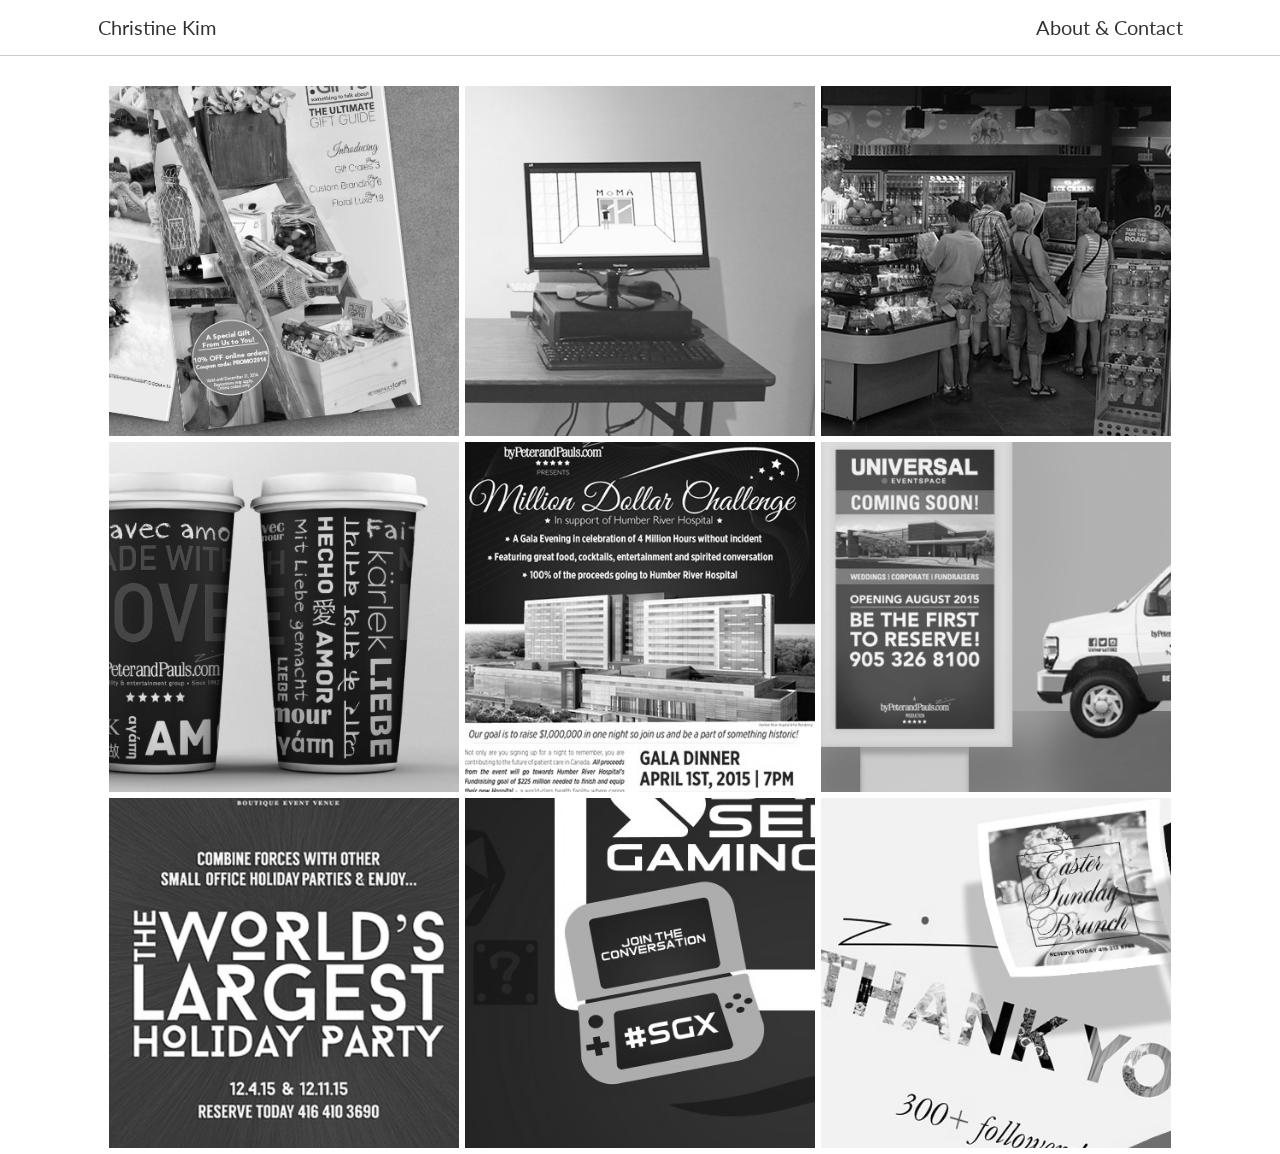
==== commit 34376b0f: ":)" ====
--- a/index.html
+++ b/index.html
@@ -3,10 +3,6 @@
     <head>
         <title>Christine Kim</title>
         <meta charset="UTF-8">
-        <script src="jquery.min.js"></script>
-        <script src="imagesloaded.pkgd.min.js"></script>
-        <script src="gridacord.js"></script>
-        <script src="script.js"></script>
         <link rel="stylesheet" href="style.css"/>
         <link href='http://fonts.googleapis.com/css?family=Lato:400,300' rel='stylesheet' type='text/css'>
     </head>
@@ -207,7 +203,7 @@
           <span class="client">Client</span> <span class="client-name">byPeterandPauls.com</span>
            <div class="description">
             <p>Social Media Graphics</p>
-            <p>Each social media platform deserves its own bespoke graphics. Keep your followers engaged with attractive images and deliver your message!
+            <p>Each social media platform deserves its own bespoke graphics. Keep your followers engaged with attractive images and get the conversation started!
             </p>
           </div>
           <img src="images/6-social/5-social.jpg"/>
@@ -268,13 +264,15 @@
           </div>
         </div>        
         
-        
-        
         <div id="control">
           <a id="left" href="javascript:void(0)"><img src="images/icons/leftarrow.png"/></a>
           <a id="right" href="javascript:void(0)"><img src="images/icons/rightarrow.png"/></a>
         </div>
       </div>
-    
+
+      <script src="https://ajax.googleapis.com/ajax/libs/jquery/2.1.3/jquery.min.js"></script>
+      <script src="imagesloaded.pkgd.min.js"></script>
+      <script src="gridacord.js"></script>
+      <script src="script.js"></script>      
     </body>
 </html>
--- a/style.css
+++ b/style.css
@@ -87,8 +87,8 @@
 
 .item img{
 
-    transition: filter 2s ease-in-out;
-    -webkit-transition:-webkit-filter 2s ease-in-out;  
+    transition: filter 1s ease-in-out;
+    -webkit-transition:-webkit-filter 1s ease-in-out;  
 
     width: 800px;
     -webkit-filter: grayscale(100%); 
@@ -96,8 +96,8 @@
 }
 
 .item:hover > img{
-    transition: filter 2s ease-in-out;
-    -webkit-transition:-webkit-filter 2s ease-in-out;  
+    transition: filter 1s ease-in-out;
+    -webkit-transition:-webkit-filter 1s ease-in-out;  
 
     -webkit-filter: grayscale(0%); 
     filter: grayscale(0%);    
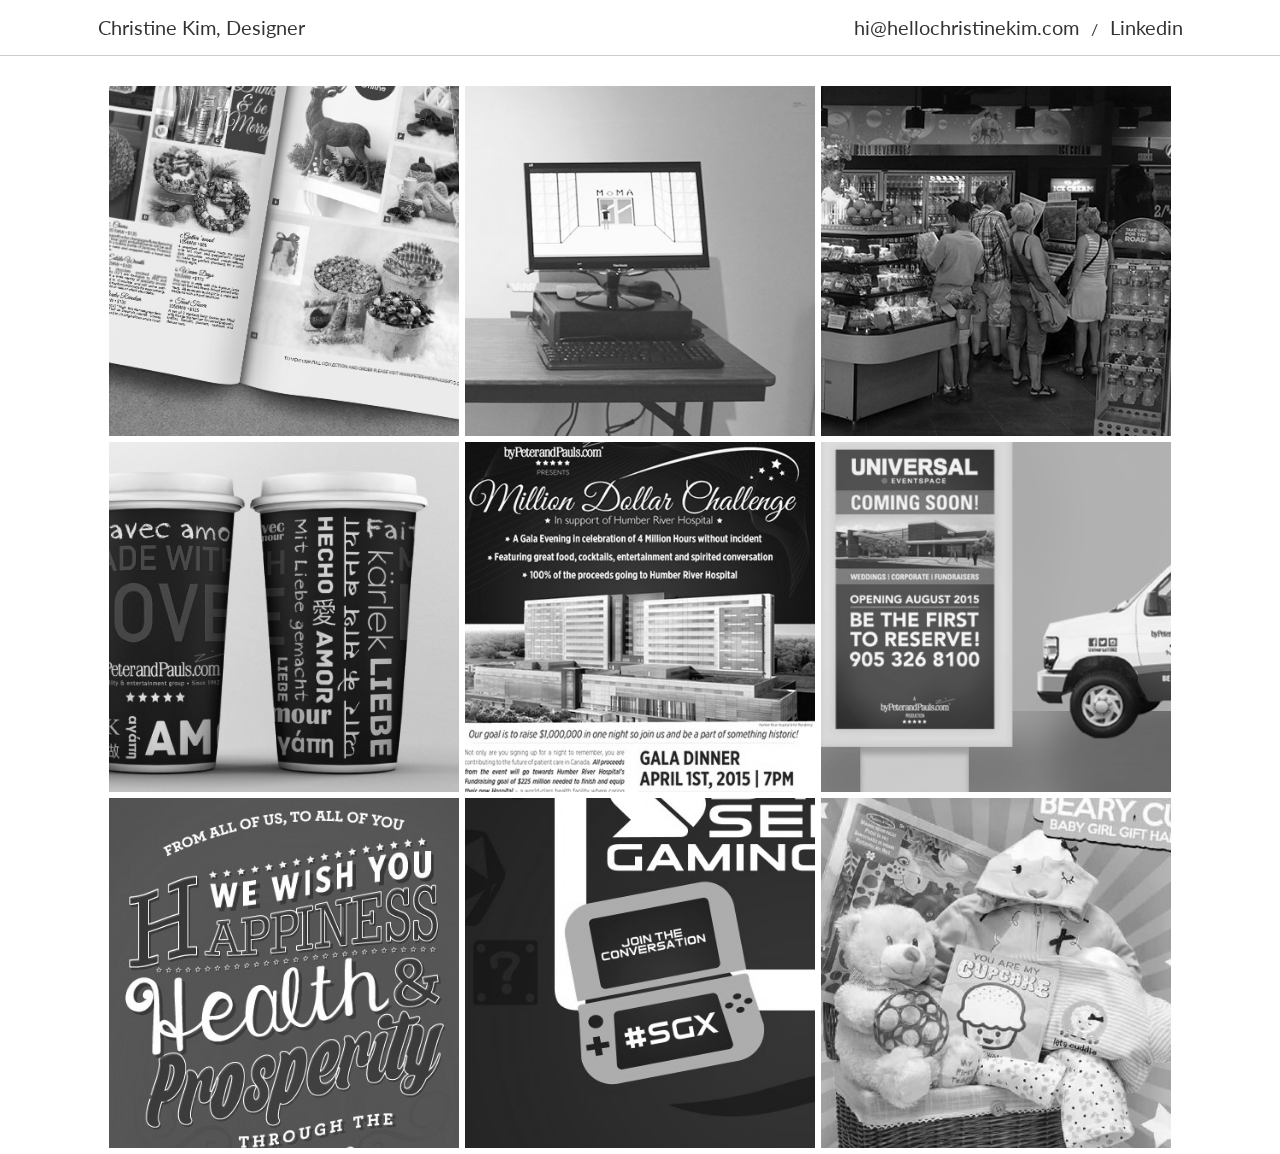
==== commit 2e24a7b5: "New" ====
--- a/index.html
+++ b/index.html
@@ -9,13 +9,17 @@
     <body>
       <header>
         <div id="header_container">
-          <a id="home" href="javascript:void(0)">Christine Kim</a>
-          <a id="about_contact" href="javascript:void(0)">About & Contact</a>
+          <a id="home" href="javascript:void(0)">Christine Kim, Designer</a>
+          <div id="contact-top-right">
+            <a href="mailto:hi@hellochristinekim.com">hi@hellochristinekim.com</a> 
+            <span >&nbsp;/&nbsp;</span>
+            <a target="_blank" href="">Linkedin</a> 
+          </div>
         </div>
       </header>
       <div id="main" class="content">
         <div id="mygrid">
-          <div class="item" data-spot-x="80" data-spot-y="60"><img src="images/8-print-ads/catalogue.jpg"/>
+          <div class="item" data-spot-x="40" data-spot-y="60"><img src="images/8-print-ads/catalogue.jpg"/>
             <div class="item_desc">
               <p>Print Catalogues</p>
               <div class="dash"></div>
@@ -60,9 +64,9 @@
           </div>
 
 
-          <div class="item" data-spot-x="75" data-spot-y="40"><img src="images/8-print-ads/print.jpg"/>
-            <div class="item_desc">
-              <p>Illustrations</p>
+          <div class="item" data-spot-x="47" data-spot-y="27 "><img src="images/8-print-ads/print.jpg"/>
+            <div class="item_desc">
+              <p>Illustrations and Typography</p>
               <div class="dash"></div>
               <div class="detail">Event ads and Web Content</div>
             </div>
@@ -74,9 +78,9 @@
               <div class="detail">Art Direction for Stage Select Gaming Expo 2015</div>
             </div>
           </div>
-          <div class="item" data-spot-x="25" data-spot-y="20"><img src="images/6-social/1-Thumb.jpg"/>
-            <div class="item_desc">
-              <p>Social Media Web Graphics</p>
+          <div class="item" data-spot-x="70" data-spot-y="40"><img src="images/6-social/1-Thumb-2.jpg"/>
+            <div class="item_desc">
+              <p>Social Media</p>
               <div class="dash"></div>
               <div class="detail">Graphic Design and Illustrations</div>
             </div>
@@ -96,16 +100,15 @@
               Designing for print requires attention to many minor details, to achieve the best results before production. Shooting products, layout design and choosing printing finishes are in my wheelhouse. 
             </p>
           </div>
-          <img src="images/8-print-ads/1-Bridal.gif"/>
+          <img src="images/8-print-ads/magazine-book-mockup.jpg"/>
           <img src="images/8-print-ads/cover.jpg"/>
           <img src="images/8-print-ads/back.jpg"/>
-          <img src="images/8-print-ads/magazine-book-mockup.jpg"/>
         </div>
         
         <div class="project">
           <span class="client">Client</span> <span class="client-name">Banff Centre for the Arts</span>
            <div class="description">
-           <p>No Coins</p>
+           <p>Art Installation</p>
           <p>
             I was invited to curate a video game arcade installation during the Convergence International Summit on Art + Technology. The alternate title for No Coins was SlowCade, as the games chosen were contemplative and relaxing to play.
             </p>
@@ -119,9 +122,9 @@
         <div class="project">
           <span class="client">Client</span> <span class="client-name">Unique Media Collection</span>
            <div class="description">
-            <p>Mock ups, product prototypes and sales sheets</p>
-            <p>
-              Unique Media Collection produces meticulously hand-drawn maps of many of the major landmarks across North America and beyond.  I created display mock ups, product prototypes and sales sheets. Often requiring extensive photo manipulation in order to best reflect the map's true colours on a small scale.
+            <p>Photo Manipulation for Mock-ups and Sales Sheets</p>
+            <p>
+              Unique Media Collection produces meticulously hand-drawn maps of many of the major landmarks across North America and beyond.  I created display mock-ups, product prototypes and sales sheets. Often requiring extensive photo manipulation in order to best reflect the map's true colours on a small scale.
             </p>
           <img src="images/3-mock-ups/2a-market.jpg"/>
           </div>
@@ -146,9 +149,9 @@
         <div class="project">
           <span class="client">Client</span> <span class="client-name">Humber River Hospital Foundation</span>
           <div class="description">
-            <p>The Million Dollar Challenge</p>
-            <p>
-              For Humber River Hospital Foundation's annual fundraising gala dinner I used rich, inspiring colours and elegant design elements in order to attract potential sponsors. In addition to creating the collateral leading up to the event, I also designed the Facebook graphics and created a responsive Wordpress website.
+            <p>Fundraising Campaign</p>
+            <p>
+              I used rich, inspiring colours and elegant design elements in order to attract potential sponsors. I produced the website, e-mail campaign, web marketing collateral and on-site print collateral for the event.
             </p>
             <img src="images/10-HRH/5-HRH.jpg"/>
           </div>
@@ -160,9 +163,9 @@
         <div class="project">
           <span class="client">Client</span> <span class="client-name">Universal Eventspace</span>
           <div class="description">
-            <p>New Construction Branding</p>
-            <p>
-              Universal Eventspace, opening in August 2015, is a $32 million achievement in the event venue scene. This remarkable facility needed bold branding to reflect the immensity of the forthcoming structure. 
+            <p>Opening Soon Promotion</p>
+            <p>
+              Universal Eventspace is a $32 million achievement in the event venue scene. This remarkable facility needed bold branding to reflect the immensity of the forthcoming structure. 
             </p>
           <img src="images/2-universal/3-truck.jpg"/>
           </div>
@@ -171,7 +174,7 @@
         </div>
         
         <div class="project">
-          <span class="client">Client</span> <span class="client-name">Bellagio Boutique Event Venue</span>
+          <span class="client">Client</span> <span class="client-name">byPeterandPauls.com</span>
           <div class="description">
             <p>Illustrations and Typography</p>
             <p>
@@ -179,18 +182,15 @@
             </p>
           <img src="images/8-print-ads/bell.jpg"/>
           </div>
-          <img src="images/8-print-ads/print.jpg"/>
           <img src="images/8-print-ads/world.jpg"/>
-          <img src="images/7-branding/1-tile.jpg"/>
-
         </div>
         
         <div class="project">
           <span class="client">Client</span> <span class="client-name">Stage Select Gaming Expo</span>
           <div class="description">
-            <p>Creative Direction</p>
-            <p>
-              I created the brand identity for Stage Select Gaming Expo and implemented branding guidelines and templates for future use. For the E-sports division, I made a seperate identity with elements that stay true to the original branding.
+            <p>Branding Strategy</p>
+            <p>
+              I created the brand identity for Stage Select Gaming Expo and implemented branding guidelines and templates for future use. For the E-sports division, I made a separate identity with elements that stay true to the original branding.
             </p>
           <img src="images/7-branding/1-sgx-thumb.jpg"/>
           </div>
@@ -200,68 +200,17 @@
         </div>
         
         <div class="project">
-          <span class="client">Client</span> <span class="client-name">byPeterandPauls.com</span>
+          <span class="client">Client</span> <span class="client-name">byPeterandPauls | Peter & Paul's Gifts</span>
            <div class="description">
-            <p>Social Media Graphics</p>
-            <p>Each social media platform deserves its own bespoke graphics. Keep your followers engaged with attractive images and get the conversation started!
-            </p>
-          </div>
+            <p>Social Media</p>
+            <p>
+              I created and implemented these campaigns to promote events and products on Facebook, Pinterest, Twitter, Google+ and Instagram.
+            </p>
+          </div>
+          <img src="images/6-social/3-social.jpg"/>
+          <img src="images/6-social/1-Thumb.jpg"/>
+          <img src="images/6-social/6-social.jpg"/>
           <img src="images/6-social/5-social.jpg"/>
-          <img src="images/6-social/6-social.jpg"/>
-          <img src="images/6-social/2-social.jpg"/>
-          <img src="images/6-social/4-social.jpg"/>
-          <img src="images/6-social/3-social.jpg"/>
-        </div>  
-        
-        
-        
-        
-        <div id="about" class="content project">
-          <div id="about-left">
-            <div id="title"><p></p></div>
-            <div id="about-picture">
-              <img src="images/about/xtine.png"/>
-              <p><b>Hello, I'm Christine. Nice to meet you!</b>
-              <br> We can work together to make striking, responsive Wordpress websites, stunning graphics, original illustrations and memorable marketing collateral. Contact me with your project details and you'll be one step closer to finishing the job.<br>
-              </p>
-              <div></div>
-            </div>
-
-            <div id="about-info" >
-              <p>Christine Kim is passionate about design, video games and event production. With a background in new media art history, she is a curator and self-taught designer.</p>
-              <p>Christine grew up in the suburbs, attended Robert Bateman Highschool and graduated with a distinction from the Halton Skills competition in graphic design. The next four years were spent in Niagara where she completed her undergraduate degree in Studies in Arts and Culture from Brock University. Toronto is where she calls home since completing her master's degree at the Ontario College of Art and Design.</p>
-              <p>Christine has spoken about her curatorial work and research on the art of video games at The Art Gallery of Ontario, New York University, Canadian Games Studies Association, Society for Cinema and Media Studies, and other places. A founding member of the Vector Game + Art Convergence Festival, a multi-day conference funded by the Toronto Arts Council, Ontario Arts Council, and Canada Council for the Arts. She and Team Vector brought over 70 video game artists, researchers and academics to Toronto for five days of events that included 2 nights of performances and screenings, panel talks and 3 concurrent exhibitions. </p>
-              <p>As art director and co-founder of Stage Select Gaming Expo, Christine has brought together her designing skills and knowledge of gaming culture in a very big way. Stage Select brings game developers, academics, fans and enthusiasts together annually to celebrate all things play!</p>
-              <p>Christine's favourite games are the Borderlands series, Animal Crossing New Leaf and The Sims.</p>
-            </div>       
-          </div>
-
-          <div id="about-right">
-            <div id="contact" class="right-banner">
-              <img src="images/about/Contact.gif"/>
-              <a href="mailto:hi@hellochristinekim.com">hi@hellochristinekim.com</a>
-            </div>
-
-            <div id="web-design" class="right-banner">
-              <img src="images/about/Web.jpg"/>
-                <a href="http://www.themilliondollarchallenge.ca" target="_blank">Million Dollar Challenge</a> / <a href="http://www.vectorfestival.org" target="_blank">Vector Festival</a> / <a href="http://www.anight2remember.ca" target="_blank">
-                A Night to Remember</a>
-            </div>
-
-            <div id="play-bitmap" class="right-banner">
-              <img src="images/about/bitmap.jpg"/>
-              <p>Made in Game Maker, you can
-                <a href="https://www.dropbox.com/s/w4m5lc4hvzn1n9f/SNAKE_GAME_7.exe" target="_blank">play it for free!</a></p>
-            </div>      
-
-            <div id="social" class="right-banner">
-              <img src="images/about/social.jpg"/>
-              <a href="http://instagram.com/kimxtine" target="_blank">Instagram</a> / 
-              <a href="http://ca.linkedin.com/pub/christine-kim/33/aa/625" target="_blank">LinkedIn</a> / 
-              <a href="http://kim-xtine.tumblr.com/" target="_blank">Tumblr</a>            
-            </div>
-         
-          </div>
         </div>        
         
         <div id="control">
@@ -273,6 +222,16 @@
       <script src="https://ajax.googleapis.com/ajax/libs/jquery/2.1.3/jquery.min.js"></script>
       <script src="imagesloaded.pkgd.min.js"></script>
       <script src="gridacord.js"></script>
-      <script src="script.js"></script>      
+      <script src="script.js"></script>
+      <script>
+        (function(i,s,o,g,r,a,m){i['GoogleAnalyticsObject']=r;i[r]=i[r]||function(){
+        (i[r].q=i[r].q||[]).push(arguments)},i[r].l=1*new Date();a=s.createElement(o),
+        m=s.getElementsByTagName(o)[0];a.async=1;a.src=g;m.parentNode.insertBefore(a,m)
+        })(window,document,'script','//www.google-analytics.com/analytics.js','ga');
+
+        ga('create', 'UA-60996902-1', 'auto');
+        ga('send', 'pageview');
+
+      </script>
     </body>
 </html>
--- a/style.css
+++ b/style.css
@@ -42,8 +42,13 @@
     font-size: 20px;
 }
 
-header #header_container #about_contact{
+header #header_container #contact-top-right{
+    display: inline;
     float:right;
+}
+
+header #header_container span {
+    margin: 0px 4px;
 }
 
 .content{
